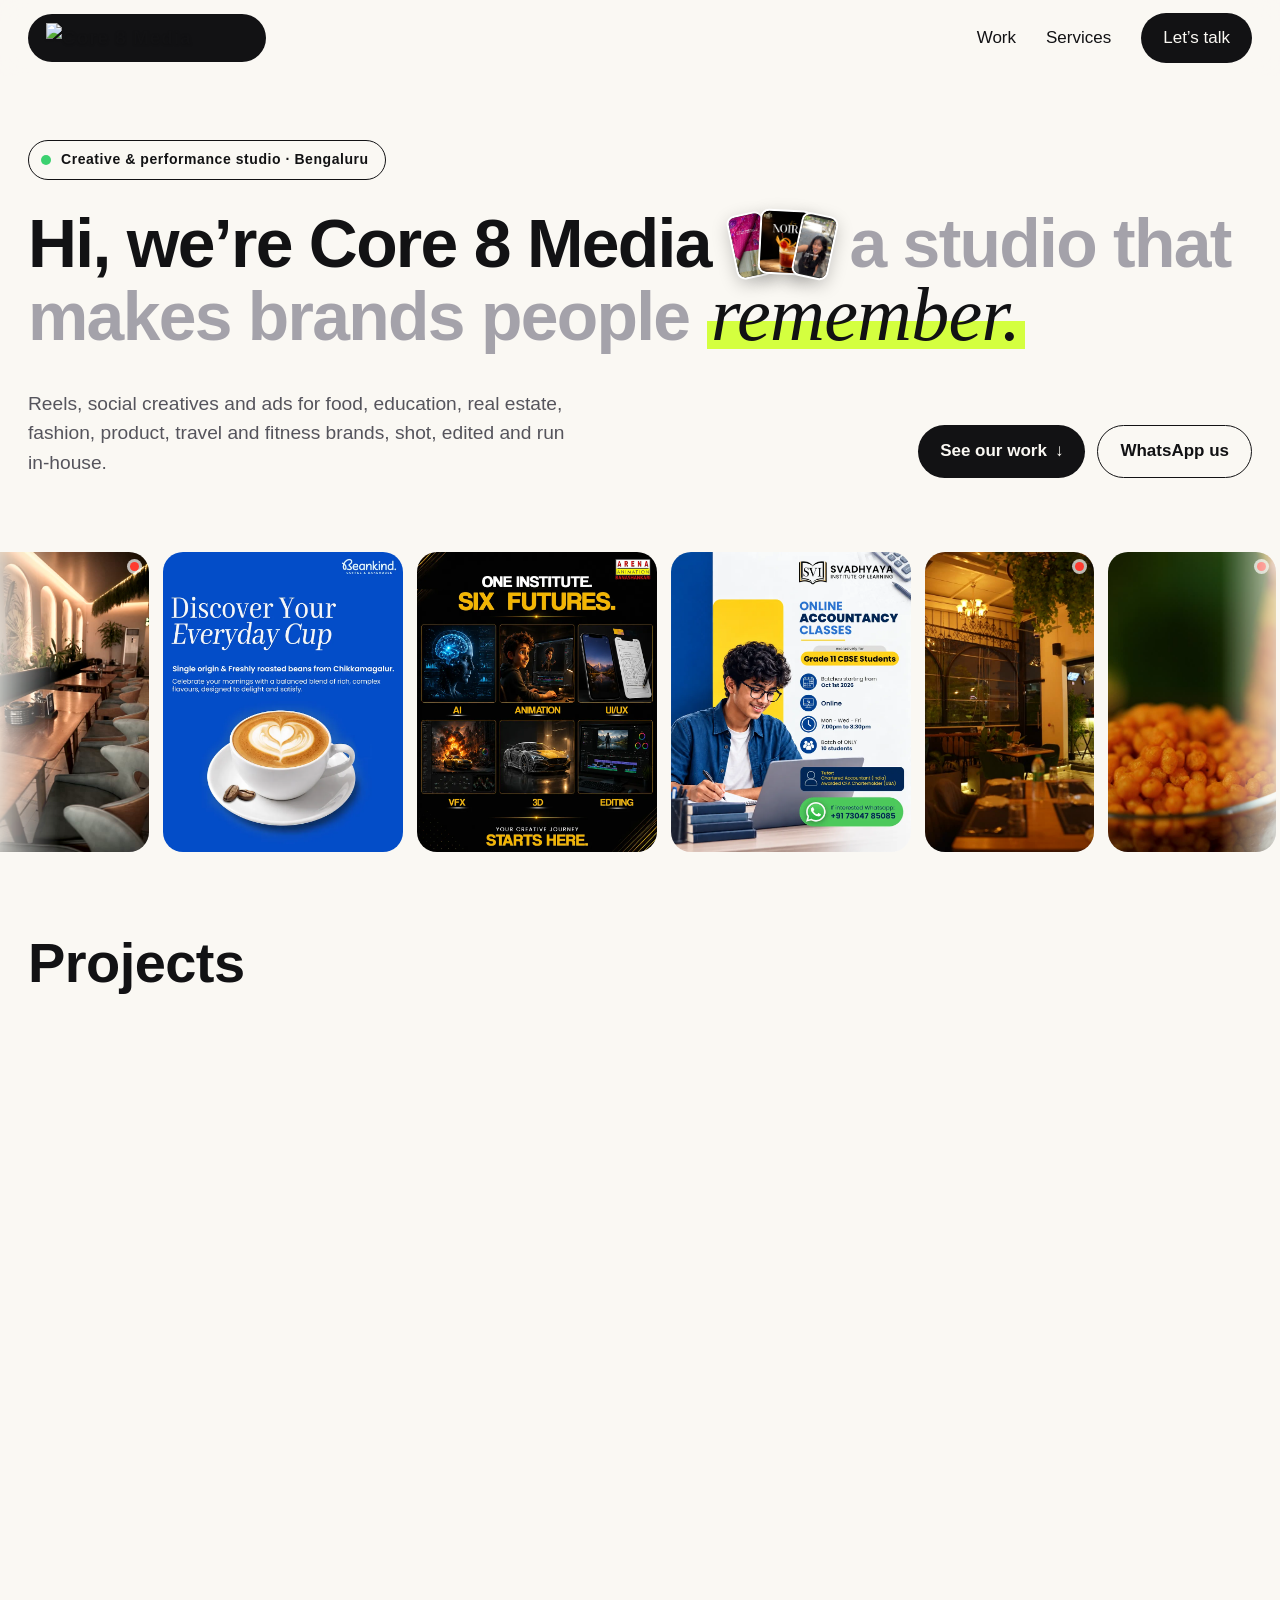
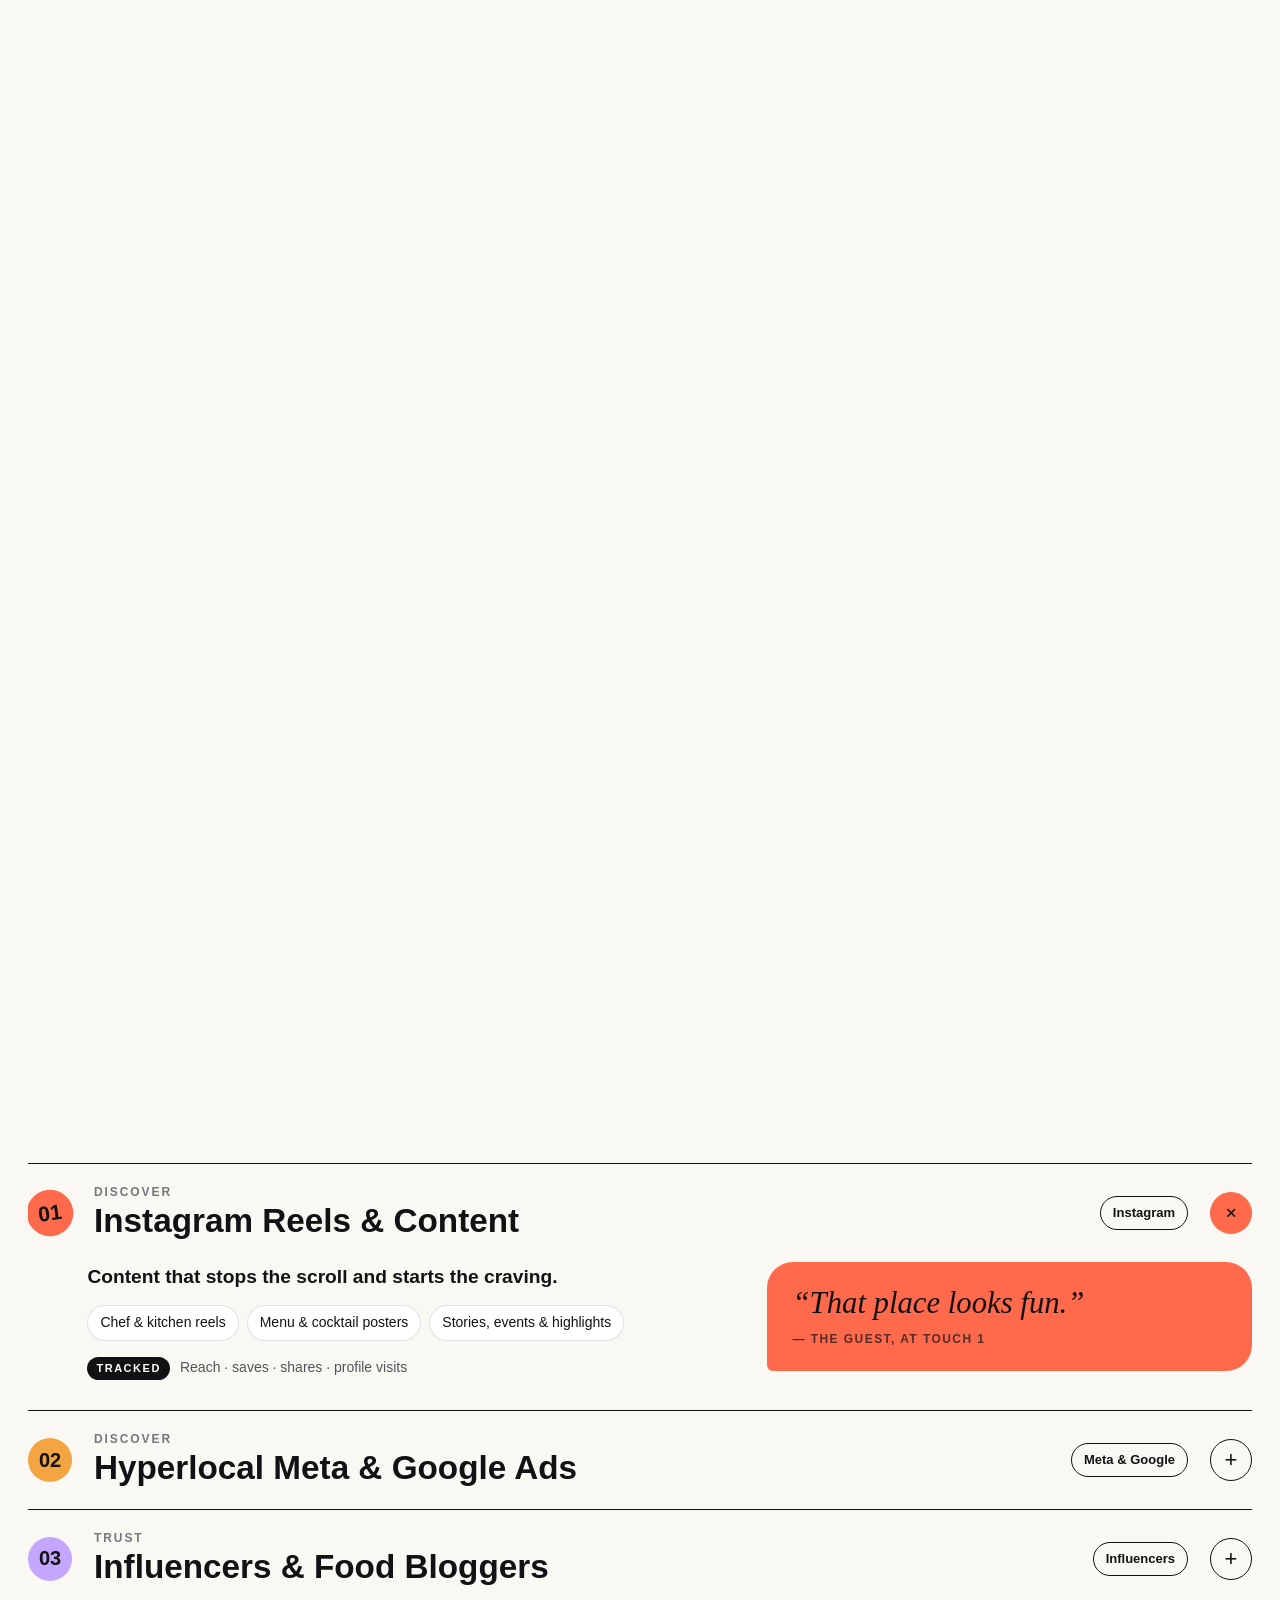
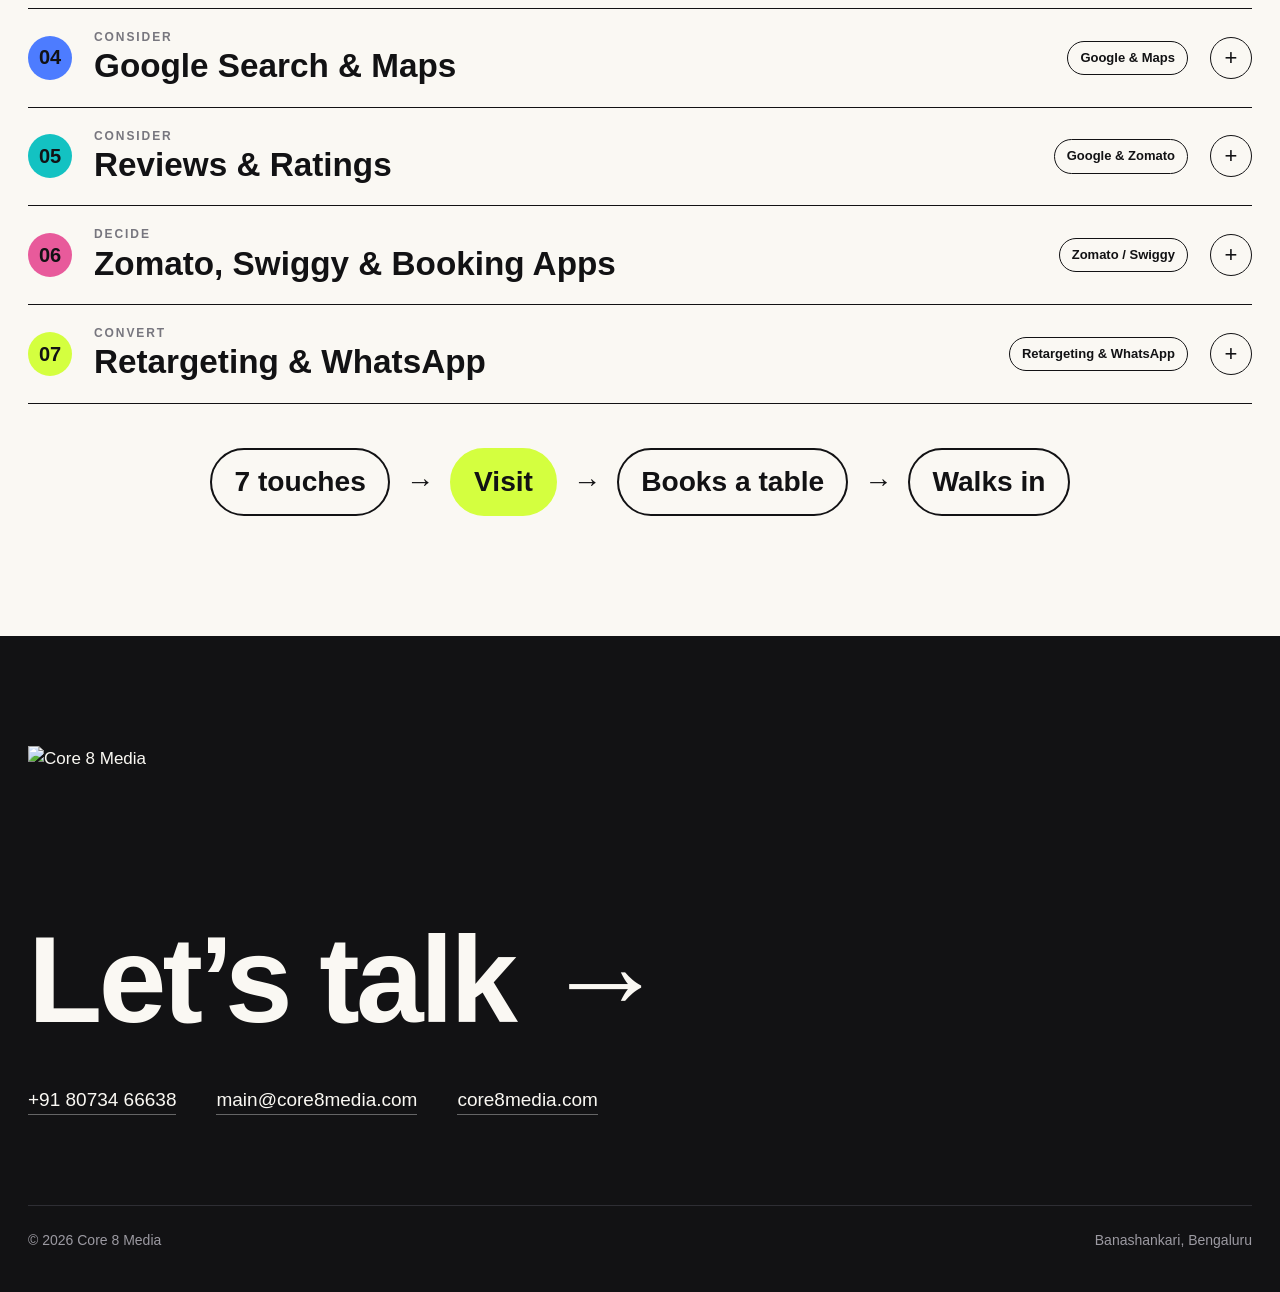
==== index.html @ 8a0ee6ab "Add files via upload" ====
<!doctype html>
<html lang="en">
<head>
<meta charset="utf-8">
<meta name="viewport" content="width=device-width, initial-scale=1">
<title>Core 8 Media — Portfolio</title>
<meta name="description" content="Core 8 Media, Bengaluru: reels, social creatives and ads for brands people remember.">
<link rel="preload" href="fonts/syne-latin-800-normal.woff2" as="font" type="font/woff2" crossorigin>
<link rel="icon" type="image/png" href="favicon.png">
<link rel="stylesheet" href="site.css">
</head>
<body>

<nav>
  <div class="wrap nav-in">
    <a class="logo" href="index.html"><img class="logo-h" src="core8-logo-horizontal.png" alt="Core 8 Media" width="640" height="95"></a>
    <div class="links">
      <a href="index.html#work">Work</a>
      <a href="index.html#services">Services</a>
      <a class="btn" href="#contact">Let’s talk</a>
    </div>
  </div>
</nav>

<header class="hero" id="top">
  <div class="wrap">
    <p class="hero-kicker rv"><span class="dot" aria-hidden="true"></span>Creative &amp; performance studio · Bengaluru</p>
    <h1 class="rv">
      <span class="hi">Hi, we’re Core&nbsp;8&nbsp;Media</span>
      <span class="fan" aria-hidden="true"><span class="fc fc1"><img src="lk-pink-kanjeevaram-cover.jpg" alt=""></span><span class="fc fc2"><img src="st-poster-kaapi-noir.webp" alt=""></span><span class="fc fc3"><video src="re-lc-complex-loop.mp4" poster="re-lc-complex-cover.jpg" muted loop playsinline autoplay></video></span></span>
      <span class="soft">a studio that makes brands people <em>remember.</em></span>
    </h1>
    <div class="hero-row rv">
      <p>Reels, social creatives and ads for food, education, real estate, fashion, product, travel and fitness brands, shot, edited and run in-house.</p>
      <div class="hero-cta">
        <a class="btn" href="#work">See our work <span aria-hidden="true">↓</span></a>
        <a class="btn ghost" href="https://wa.me/918073466638" target="_blank" rel="noopener">WhatsApp us</a>
      </div>
    </div>
  </div>
  <div class="ribbon rv" aria-label="A sample of our reels and creatives">
    <div class="ribbon-track" id="ribbon"></div>
  </div>
</header>

<section class="wrap" id="work">
  <div class="head rv"><h2>Projects</h2></div>
  <div class="grid" id="grid"></div>
</section>

<section class="services wrap" id="services">
  <div class="r7-head rv">
    <div>
      <p class="kick">The Rule of 7 · F&amp;B Edition</p>
      <h2>Seven digital appearances before they walk in</h2>
    </div>
    <p>A guest rarely books after seeing you once. A diner needs about seven brand encounters before your outlet becomes their plan for the evening, so we make sure all seven happen, in order.</p>
  </div>
  <div class="r7-rail rv" role="group" aria-label="Jump to a touch"><button class="dot7" data-i="0" style="--c:#FF6A4D" aria-label="Touch 1: Instagram Reels &amp; Content"><span>1</span></button><button class="dot7" data-i="1" style="--c:#F2A541" aria-label="Touch 2: Hyperlocal Meta &amp; Google Ads"><span>2</span></button><button class="dot7" data-i="2" style="--c:#C3A6FF" aria-label="Touch 3: Influencers &amp; Food Bloggers"><span>3</span></button><button class="dot7" data-i="3" style="--c:#4D7CFF" aria-label="Touch 4: Google Search &amp; Maps"><span>4</span></button><button class="dot7" data-i="4" style="--c:#13C2C2" aria-label="Touch 5: Reviews &amp; Ratings"><span>5</span></button><button class="dot7" data-i="5" style="--c:#E85A9B" aria-label="Touch 6: Zomato, Swiggy &amp; Booking Apps"><span>6</span></button><button class="dot7" data-i="6" style="--c:#D4FF3F" aria-label="Touch 7: Retargeting &amp; WhatsApp"><span>7</span></button><span class="r7-fill" aria-hidden="true"></span></div>
  <div class="r7-list rv">
      <div class="r7 open" style="--c:#FF6A4D">
        <button aria-expanded="true"><b class="n">01</b><span class="t"><small>Discover</small>Instagram Reels &amp; Content</span><em class="tag">Instagram</em><i aria-hidden="true">+</i></button>
        <div class="ans"><div class="r7-body">
          <div><p class="lead">Content that stops the scroll and starts the craving.</p><ul><li>Chef &amp; kitchen reels</li><li>Menu &amp; cocktail posters</li><li>Stories, events &amp; highlights</li></ul><p class="metric"><span>Tracked</span>Reach · saves · shares · profile visits</p></div>
          <blockquote>“That place looks fun.”<cite>— the guest, at touch 1</cite></blockquote>
        </div></div>
      </div>
      <div class="r7" style="--c:#F2A541">
        <button aria-expanded="false"><b class="n">02</b><span class="t"><small>Discover</small>Hyperlocal Meta &amp; Google Ads</span><em class="tag">Meta &amp; Google</em><i aria-hidden="true">+</i></button>
        <div class="ans"><div class="r7-body">
          <div><p class="lead">Your content in front of people who can actually walk in tonight.</p><ul><li>Geo-fenced 3–5 km campaigns</li><li>Weekend &amp; match-day pushes</li><li>Call &amp; WhatsApp booking ads</li><li>Weekly optimisation</li></ul><p class="metric"><span>Tracked</span>Reach · frequency · CTR · cost per booking</p></div>
          <blockquote>“I keep seeing this place.”<cite>— the guest, at touch 2</cite></blockquote>
        </div></div>
      </div>
      <div class="r7" style="--c:#C3A6FF">
        <button aria-expanded="false"><b class="n">03</b><span class="t"><small>Trust</small>Influencers &amp; Food Bloggers</span><em class="tag">Influencers</em><i aria-hidden="true">+</i></button>
        <div class="ans"><div class="r7-body">
          <div><p class="lead">Someone they follow vouches for you.</p><ul><li>Local food creators</li><li>Hosted tasting nights</li><li>Boosted collab reels</li><li>Reshared guest content</li></ul><p class="metric"><span>Tracked</span>Collab reach · new followers · code redemptions</p></div>
          <blockquote>“Even they loved it.”<cite>— the guest, at touch 3</cite></blockquote>
        </div></div>
      </div>
      <div class="r7" style="--c:#4D7CFF">
        <button aria-expanded="false"><b class="n">04</b><span class="t"><small>Consider</small>Google Search &amp; Maps</span><em class="tag">Google &amp; Maps</em><i aria-hidden="true">+</i></button>
        <div class="ans"><div class="r7-body">
          <div><p class="lead">Show up the moment they search “near me”.</p><ul><li>Google Business Profile setup</li><li>Fresh photos &amp; weekly posts</li><li>Local SEO</li><li>Landing page</li></ul><p class="metric"><span>Tracked</span>Map views · calls · direction requests</p></div>
          <blockquote>“It’s just ten minutes away.”<cite>— the guest, at touch 4</cite></blockquote>
        </div></div>
      </div>
      <div class="r7" style="--c:#13C2C2">
        <button aria-expanded="false"><b class="n">05</b><span class="t"><small>Consider</small>Reviews &amp; Ratings</span><em class="tag">Google &amp; Zomato</em><i aria-hidden="true">+</i></button>
        <div class="ans"><div class="r7-body">
          <div><p class="lead">A strong rating with recent, replied-to reviews closes the deal.</p><ul><li>QR review collection</li><li>Replies on Google &amp; Zomato</li><li>Recovery plan for old negatives</li><li>Top reviews turned into posts</li></ul><p class="metric"><span>Tracked</span>Average rating · review count · reply rate</p></div>
          <blockquote>“People seem to love it.”<cite>— the guest, at touch 5</cite></blockquote>
        </div></div>
      </div>
      <div class="r7" style="--c:#E85A9B">
        <button aria-expanded="false"><b class="n">06</b><span class="t"><small>Decide</small>Zomato, Swiggy &amp; Booking Apps</span><em class="tag">Zomato / Swiggy</em><i aria-hidden="true">+</i></button>
        <div class="ans"><div class="r7-body">
          <div><p class="lead">Your listing has to look as good as your outlet.</p><ul><li>Menu photography &amp; item copy</li><li>Cover &amp; banner creatives</li><li>Dining &amp; delivery offers</li><li>Table-booking setup</li></ul><p class="metric"><span>Tracked</span>Listing visits · orders · table bookings</p></div>
          <blockquote>“Let’s book for Saturday.”<cite>— the guest, at touch 6</cite></blockquote>
        </div></div>
      </div>
      <div class="r7" style="--c:#D4FF3F">
        <button aria-expanded="false"><b class="n">07</b><span class="t"><small>Convert</small>Retargeting &amp; WhatsApp</span><em class="tag">Retargeting &amp; WhatsApp</em><i aria-hidden="true">+</i></button>
        <div class="ans"><div class="r7-body">
          <div><p class="lead">Anyone who watched, clicked or saved gets a reason to visit this week.</p><ul><li>Event &amp; weekend reminders</li><li>WhatsApp broadcasts &amp; loyalty offers</li><li>Birthday, anniversary &amp; group bookings</li><li>Post-visit review ask (feeds step 05)</li></ul><p class="metric"><span>Tracked</span>Return visits · broadcast replies · repeat bookings</p></div>
          <blockquote>“Okay, we’re going tonight.”<cite>— the guest, at touch 7</cite></blockquote>
        </div></div>
      </div>
  </div>
  <div class="r7-flow rv" aria-label="Seven touches lead to a visit">
    <span>7 touches</span><i>→</i><span class="hot">Visit</span><i>→</i><span>Books a table</span><i>→</i><span>Walks in</span>
  </div>
</section>

<footer id="contact">
  <div class="wrap">
    <img class="foot-logo rv" src="core8-logo.png" alt="Core 8 Media" width="420" height="275">
    <h2 class="rv"><a href="https://wa.me/918073466638" target="_blank" rel="noopener">Let’s <em>talk →</em></a></h2>
    <div class="contact rv">
      <a href="tel:+918073466638">+91 80734 66638</a>
      <a href="mailto:main@core8media.com">main@core8media.com</a>
      <a href="https://core8media.com" target="_blank" rel="noopener">core8media.com</a>
    </div>
    <div class="foot"><span>© 2026 Core 8 Media</span><span>Banashankari, Bengaluru</span></div>
  </div>
</footer>

<div class="viewer" id="viewer" role="dialog" aria-modal="true" aria-label="Project media">
  <div class="stage" id="stage"></div>
  <button class="vb v-close" id="vClose" aria-label="Close">✕</button>
  <button class="vb v-prev" id="vPrev" aria-label="Previous">←</button>
  <button class="vb v-next" id="vNext" aria-label="Next">→</button>
  <div class="v-count" id="vCount"></div>
</div>

<script src="site.js"></script>
</body>
</html>
---- site.css ----
/* self-hosted fonts (no Google dependency) */
@font-face{font-family:'Fraunces';font-weight:800;font-style:italic;font-display:swap;src:url(fonts/fraunces-latin-800-italic.woff2) format('woff2')}
@font-face{font-family:'Space Grotesk';font-weight:700;font-display:swap;src:url(fonts/space-grotesk-latin-700-normal.woff2) format('woff2')}
@font-face{font-family:'Bebas Neue';font-weight:400;font-display:swap;src:url(fonts/bebas-neue-latin-400-normal.woff2) format('woff2')}
@font-face{font-family:'Cormorant Garamond';font-weight:600;font-style:italic;font-display:swap;src:url(fonts/cormorant-garamond-latin-600-italic.woff2) format('woff2')}
@font-face{font-family:'Playfair Display';font-weight:700;font-style:italic;font-display:swap;src:url(fonts/playfair-display-latin-700-italic.woff2) format('woff2')}
@font-face{font-family:'Fredoka';font-weight:700;font-display:swap;src:url(fonts/fredoka-latin-700-normal.woff2) format('woff2')}
@font-face{font-family:'Anton';font-weight:400;font-display:swap;src:url(fonts/anton-latin-400-normal.woff2) format('woff2')}

@font-face{font-family:'Syne';font-weight:600;font-display:swap;src:url(fonts/syne-latin-600-normal.woff2) format('woff2')}
@font-face{font-family:'Syne';font-weight:700;font-display:swap;src:url(fonts/syne-latin-700-normal.woff2) format('woff2')}
@font-face{font-family:'Syne';font-weight:800;font-display:swap;src:url(fonts/syne-latin-800-normal.woff2) format('woff2')}
@font-face{font-family:'DM Sans';font-weight:400;font-display:swap;src:url(fonts/dm-sans-latin-400-normal.woff2) format('woff2')}
@font-face{font-family:'DM Sans';font-weight:500;font-display:swap;src:url(fonts/dm-sans-latin-500-normal.woff2) format('woff2')}
@font-face{font-family:'DM Sans';font-weight:600;font-display:swap;src:url(fonts/dm-sans-latin-600-normal.woff2) format('woff2')}
@font-face{font-family:'DM Sans';font-weight:700;font-display:swap;src:url(fonts/dm-sans-latin-700-normal.woff2) format('woff2')}
@font-face{font-family:'Instrument Serif';font-weight:400;font-style:normal;font-display:swap;src:url(fonts/instrument-serif-latin-400-normal.woff2) format('woff2')}
@font-face{font-family:'Instrument Serif';font-weight:400;font-style:italic;font-display:swap;src:url(fonts/instrument-serif-latin-400-italic.woff2) format('woff2')}
:root{--ink:#121214;--paper:#FAF8F3;--soft:#55545C;--muted:#77767E;--lime:#D4FF3F;
  --display:'Syne',Arial,sans-serif;--body:'DM Sans',Arial,sans-serif;--serif:'Instrument Serif',Georgia,serif}
*{box-sizing:border-box;margin:0;padding:0}
html{scroll-behavior:smooth}
body{background:var(--paper);color:var(--ink);font-family:var(--body);font-size:17px;line-height:1.55;-webkit-font-smoothing:antialiased;overflow-x:hidden}
a{color:inherit}
button{font:inherit;color:inherit}
.wrap{max-width:1280px;margin:0 auto;padding-left:28px;padding-right:28px}

/* nav */
nav{position:sticky;top:0;z-index:40;background:rgba(250,248,243,.88);backdrop-filter:blur(12px);-webkit-backdrop-filter:blur(12px)}
.nav-in{display:flex;align-items:center;justify-content:space-between;height:76px}
.logo{font-family:var(--display);font-weight:800;font-size:19px;letter-spacing:.05em;text-decoration:none;display:flex;align-items:center;gap:10px;white-space:nowrap;flex:none}
.logo img{height:28px;width:auto;display:block;filter:drop-shadow(0 1px 1px rgba(0,0,0,.15))}
.foot-logo{display:block;width:210px;height:auto;margin-bottom:40px}
.links{display:flex;gap:30px;align-items:center}
.links a{text-decoration:none;font-weight:500}
.links a:not(.btn):hover{text-decoration:underline;text-underline-offset:5px}
.btn{white-space:nowrap;display:inline-flex;align-items:center;gap:8px;font-weight:700;text-decoration:none;padding:12px 22px;border-radius:999px;background:var(--ink);color:var(--paper);transition:transform .2s}
.btn:hover{transform:translateY(-2px)}

/* hero */
.hero{padding-top:64px;padding-bottom:40px;overflow:hidden}
.hero-kicker{display:inline-flex;align-items:center;gap:10px;font-size:14px;font-weight:600;letter-spacing:.04em;padding:8px 16px 8px 12px;border:1.5px solid var(--ink);border-radius:999px;margin-bottom:28px}
.hero-kicker .dot{width:10px;height:10px;border-radius:50%;background:#3BD16F;box-shadow:0 0 0 0 rgba(59,209,111,.6);animation:pulse 2s infinite}
@keyframes pulse{70%{box-shadow:0 0 0 10px rgba(59,209,111,0)}100%{box-shadow:0 0 0 0 rgba(59,209,111,0)}}
.hero h1{font-family:var(--display);font-weight:800;font-size:clamp(28px,5.3vw,70px);line-height:1.06;letter-spacing:-.025em;max-width:100%;overflow-wrap:break-word}
.hero .soft{color:#A4A2AA}
.hero em{font-family:var(--serif);font-style:italic;font-weight:400;font-size:1.12em;line-height:.9;letter-spacing:-.01em;color:var(--ink);background:linear-gradient(transparent 58%,var(--lime) 58%,var(--lime) 92%,transparent 92%);padding:0 .06em}
/* fan of three reel cards inside the headline */
.fan{display:inline-block;position:relative;width:1.5em;height:.96em;vertical-align:-.14em;margin:0 0 0 .04em}
.fc{position:absolute;bottom:0;height:100%;border-radius:.13em;overflow:hidden;background:#222;border:.035em solid #fff;box-shadow:0 .08em .25em rgba(0,0,0,.22);transition:transform .45s cubic-bezier(.2,.8,.2,1)}
.fc img,.fc video{width:100%;height:100%;display:block}
.fc1{aspect-ratio:9/16;left:0;transform:rotate(-12deg) translateY(.03em)}
.fc2{aspect-ratio:4/5;left:.42em;transform:rotate(3deg) translateY(-.02em);z-index:1}
.fc3{aspect-ratio:9/16;left:.98em;transform:rotate(12deg) translateY(.04em);z-index:2}
.hero h1:hover .fc1{transform:rotate(-20deg) translate(-.12em,-.04em)}
.hero h1:hover .fc3{transform:rotate(20deg) translate(.14em,-.04em)}
.hero h1:hover .fc2{transform:rotate(0) translateY(-.1em)}
.hero-row{display:flex;justify-content:space-between;align-items:end;gap:28px 40px;flex-wrap:wrap;margin-top:36px}
.hero-row p{font-size:clamp(17px,1.5vw,20px);color:var(--soft);max-width:540px}
.hero-cta{display:flex;gap:12px;flex-wrap:wrap}
.btn.ghost{background:transparent;color:var(--ink);border:1.5px solid var(--ink)}
.btn.ghost:hover{background:var(--lime);border-color:var(--lime)}
/* scrolling ribbon of real work */
.ribbon{margin-top:46px;overflow:hidden;padding:28px 0;transform:rotate(-2deg);margin-left:-20px;margin-right:-20px;-webkit-mask-image:linear-gradient(90deg,transparent,#000 6%,#000 94%,transparent);mask-image:linear-gradient(90deg,transparent,#000 6%,#000 94%,transparent)}
.ribbon-track{display:flex;gap:14px;width:max-content;animation:ribbon 70s linear infinite}
.ribbon:hover .ribbon-track{animation-play-state:paused}
@keyframes ribbon{to{transform:translateX(-50%)}}
.rb{height:300px;flex:none;border-radius:20px;overflow:hidden;position:relative;display:block;text-decoration:none;background:#ddd;transition:transform .3s}
.rb img,.rb video{width:100%;height:100%;display:block}
.rb:hover{transform:translateY(-8px) rotate(-1deg)}
.rb span{position:absolute;left:10px;bottom:10px;right:10px;font-size:12px;font-weight:700;letter-spacing:.06em;color:#fff;background:rgba(18,18,20,.7);padding:5px 10px;border-radius:999px;width:fit-content;opacity:0;transform:translateY(6px);transition:.25s}
.rb:hover span,.rb:focus-visible span{opacity:1;transform:none}
@media (prefers-reduced-motion:reduce){.ribbon-track{animation:none}.hero-kicker .dot{animation:none}}

/* section heads */
.head{display:flex;justify-content:space-between;align-items:end;gap:20px;flex-wrap:wrap;margin-bottom:40px}
.head h2{font-family:var(--display);font-weight:700;font-size:clamp(34px,4.4vw,56px);letter-spacing:-.01em}

/* home: category cards */
.grid{display:grid;grid-template-columns:1fr 1fr;gap:44px 36px;align-items:start}
.grid .card:nth-child(even){margin-top:110px}
.card{display:block;text-decoration:none}
.frame{border-radius:32px;padding:12px;display:flex;flex-direction:column;gap:10px;position:relative;transition:transform .35s ease,box-shadow .35s}
.card:hover .frame{transform:translateY(-6px);box-shadow:0 22px 50px -24px rgba(0,0,0,.45)}
.card .go{position:absolute;right:20px;top:20px;width:48px;height:48px;border-radius:50%;background:var(--ink);color:#fff;display:grid;place-items:center;font-size:20px;opacity:0;transform:scale(.7) rotate(-45deg);transition:opacity .3s,transform .3s}
.card:hover .go,.card:focus-visible .go{opacity:1;transform:scale(1) rotate(-45deg)}
.card:focus-visible .frame{outline:3px solid var(--ink);outline-offset:4px}
.type{min-height:330px;justify-content:flex-end;padding:30px}
.type b{font-family:var(--display);font-weight:800;font-size:clamp(34px,3.6vw,52px);line-height:1.02;color:var(--ink);display:block}
.row{display:flex;gap:10px}
.tile{flex-basis:0;min-width:0;border-radius:16px;overflow:hidden;position:relative;background:rgba(0,0,0,.12);border:0;padding:0;display:block}
button.tile{cursor:pointer}
.tile img,.tile video{width:100%;height:100%;display:block}
.tile:focus-visible{outline:3px solid #fff;outline-offset:2px}
.tile .play{position:absolute;left:8px;bottom:8px;width:28px;height:28px;border-radius:50%;background:rgba(255,253,248,.92);display:grid;place-items:center}
.tile .play svg{width:11px;height:11px;margin-left:2px}
.meta{display:flex;justify-content:space-between;align-items:baseline;gap:16px;margin-top:18px}
.meta h3{font-family:var(--serif);font-style:italic;font-weight:400;font-size:clamp(30px,3vw,42px);line-height:1.1}
.meta span{font-size:12px;letter-spacing:.18em;color:var(--muted);font-weight:600;white-space:nowrap}
.desc{color:var(--soft);font-size:16px;margin-top:4px}
.sub{font-size:12px;letter-spacing:.16em;color:var(--muted);margin-top:8px;font-weight:600}

/* category page */
.cat-top{padding-top:70px;padding-bottom:60px}
.back{display:inline-flex;align-items:center;gap:8px;text-decoration:none;font-weight:600;font-size:15px;margin-bottom:46px}
.back:hover{text-decoration:underline;text-underline-offset:5px}
.kicker{font-size:13px;letter-spacing:.18em;color:var(--muted);font-weight:600}
.cat-top h1{font-family:var(--serif);font-style:italic;font-weight:400;font-size:clamp(56px,9vw,128px);line-height:1;margin:14px 0 18px}
.cat-top p{font-size:clamp(17px,1.6vw,20px);color:var(--soft);max-width:640px}
.jump{display:flex;flex-wrap:wrap;gap:8px;margin-top:30px}
.jump a{border:1.5px solid var(--ink);padding:8px 18px;border-radius:999px;font-weight:600;font-size:15px;text-decoration:none;transition:background .2s,color .2s}
.jump a:hover{background:var(--ink);color:var(--paper)}
.client{padding-bottom:110px;scroll-margin-top:90px}
.client .frame{border-radius:36px;padding:14px;gap:12px}
.client .row{gap:12px}
.client .tile{border-radius:18px}
.client .tile .play{width:34px;height:34px;left:10px;bottom:10px}
.client .tile .play svg{width:13px;height:13px}
.client .meta{margin-top:0;margin-bottom:22px}
.client .meta h3{font-size:clamp(36px,4.4vw,60px)}
.client .desc{font-size:18px;margin:-12px 0 26px;max-width:720px}
.soon{min-height:260px;justify-content:center;align-items:center;text-align:center;padding:40px}
.soon p{font-family:var(--display);font-weight:700;font-size:clamp(22px,2.4vw,30px);color:var(--ink)}
.next{display:flex;justify-content:space-between;align-items:center;gap:24px;flex-wrap:wrap;border-top:1.5px solid var(--ink);padding:44px 0 120px;text-decoration:none}
.next small{display:block;font-size:13px;letter-spacing:.18em;color:var(--muted);font-weight:600}
.next b{font-family:var(--serif);font-style:italic;font-weight:400;font-size:clamp(40px,6vw,80px);line-height:1.05}
.next i{font-style:normal;width:64px;height:64px;border-radius:50%;background:var(--ink);color:var(--paper);display:grid;place-items:center;font-size:26px;transition:transform .3s,background .3s,color .3s}
.next:hover i{transform:translateX(8px);background:var(--lime);color:var(--ink)}

/* services */
.services{padding-top:150px;padding-bottom:120px}
.svc{border-top:1.5px solid var(--ink);overflow:hidden}
.svc:last-child{border-bottom:1.5px solid var(--ink)}
.svc button{width:100%;display:flex;justify-content:space-between;align-items:center;gap:20px;background:none;border:0;padding:26px 0;cursor:pointer;text-align:left}
.svc button span{font-family:var(--display);font-weight:700;font-size:clamp(24px,3.4vw,44px);min-width:0;flex:1;line-height:1.15}
.svc button i{font-style:normal;width:44px;height:44px;border-radius:50%;border:1.5px solid var(--ink);display:grid;place-items:center;font-size:22px;flex:none;transition:transform .3s,background .3s}
.svc.open button i{transform:rotate(45deg);background:var(--lime);border-color:var(--lime)}
.svc .ans{display:grid;grid-template-rows:0fr;transition:grid-template-rows .35s ease}
.svc.open .ans{grid-template-rows:1fr}
.svc .ans p{overflow:hidden;color:var(--soft);font-size:18px;max-width:640px}
.svc.open .ans p{padding-bottom:26px}

/* footer */
footer{background:var(--ink);color:var(--paper);padding:110px 0 40px}
footer h2{font-family:var(--display);font-weight:800;font-size:clamp(48px,9.5vw,150px);line-height:.95;letter-spacing:-.03em}
footer h2 a{text-decoration:none}
footer h2 a:hover em{color:var(--lime)}
footer h2 em{font-style:normal;transition:color .2s}
.contact{display:flex;flex-wrap:wrap;gap:14px 40px;margin-top:46px;font-size:19px}
.contact a{text-decoration:none;border-bottom:1.5px solid rgba(255,255,255,.35)}
.contact a:hover{border-color:var(--lime);color:var(--lime)}
.foot{display:flex;justify-content:space-between;flex-wrap:wrap;gap:12px;margin-top:90px;padding-top:24px;border-top:1px solid #2E2E34;color:#9C9AA2;font-size:14px}

/* viewer */
.viewer{position:fixed;inset:0;z-index:100;background:rgba(10,10,12,.95);display:none;align-items:center;justify-content:center;padding:60px 76px}
.viewer.open{display:flex}
.stage{display:flex;align-items:center;justify-content:center;max-width:100%;max-height:100%}
.stage img,.stage video{max-width:min(90vw,620px);max-height:82vh;width:auto;height:auto;border-radius:16px;display:block;background:#000}
.vb{position:absolute;background:rgba(255,253,248,.1);color:#fff;border:1.5px solid rgba(255,255,255,.3);width:50px;height:50px;border-radius:50%;font-size:20px;cursor:pointer;display:grid;place-items:center}
.vb:hover{background:var(--lime);color:var(--ink);border-color:var(--lime)}
.v-prev{left:16px;top:50%;transform:translateY(-50%)}.v-next{right:16px;top:50%;transform:translateY(-50%)}
.v-close{right:16px;top:16px}
.v-count{position:absolute;left:50%;bottom:20px;transform:translateX(-50%);color:#C9C7D1;font-size:13px;letter-spacing:.08em;white-space:nowrap}
body.lock{overflow:hidden}

/* reveal */
.rv{opacity:0;transform:translateY(26px);transition:opacity .7s ease,transform .7s ease}
.rv.in{opacity:1;transform:none}
@media (prefers-reduced-motion:reduce){.rv{opacity:1;transform:none}html{scroll-behavior:auto}}

@media (max-width:900px){
  .grid{grid-template-columns:1fr;gap:56px}
  .grid .card:nth-child(even){margin-top:0}
}
@media (max-width:640px){
  .wrap{padding-left:18px;padding-right:18px}
  .links a:not(.btn){display:none}
  .nav-in{height:64px}
  .logo{font-size:15px;gap:8px;letter-spacing:.03em}
  .logo img{height:22px}
}
@media (max-width:400px){
  .logo{font-size:13px;letter-spacing:.01em;gap:6px}
  .logo img{height:19px}
  .links .btn{padding:9px 14px;font-size:13px}
  .links .btn{padding:10px 16px;font-size:14px}
  .hero{padding-top:44px;padding-bottom:20px}
  .hero-kicker{font-size:12px;margin-bottom:24px}
  .hero-row{margin-top:30px}
  .hero-cta .btn{flex:1;justify-content:center}
  .ribbon{margin-top:50px;padding:18px 0}
  .rb{height:190px;border-radius:14px}
  .frame,.client .frame{border-radius:24px;padding:8px;gap:6px}
  .row,.client .row{gap:6px}
  .tile,.client .tile{border-radius:10px}
  .tile .play,.client .tile .play{width:22px;height:22px;left:5px;bottom:5px}
  .tile .play svg,.client .tile .play svg{width:9px;height:9px}
  .type{min-height:240px;padding:22px}
  .meta{flex-direction:column;gap:2px}
  .cat-top{padding-top:40px}
  .back{margin-bottom:30px}
  .client{padding-bottom:80px}
  .services{padding-top:100px;padding-bottom:80px}
  .viewer{padding:60px 10px 80px}
  .v-prev,.v-next{top:auto;bottom:14px;transform:none}
  .v-count{bottom:30px}
}

/* ===== brand-board cards (home) ===== */
.board{display:grid;grid-template-columns:repeat(3,1fr);gap:10px;padding:12px;border-radius:34px}
.board.two{grid-template-columns:repeat(2,1fr)}
.bc{display:flex;flex-direction:column;gap:10px;min-width:0}
.bt{border-radius:22px;overflow:hidden;position:relative;border:1.5px solid rgba(255,255,255,.38);min-width:0}
.bt.med{background:rgba(0,0,0,.18);flex:none}
.bt.med img,.bt.med video{width:100%;height:100%;display:block}
.bt .play{position:absolute;left:10px;bottom:10px;width:30px;height:30px;border-radius:50%;background:rgba(255,253,248,.92);display:grid;place-items:center}
.bt .play svg{width:12px;height:12px;margin-left:2px}
/* palette: overlapping rounded swatches */
.bt.pal{flex:1 1 auto;min-height:150px;display:flex;flex-direction:column;border:0;background:transparent;border-radius:22px}
.bt.pal span{flex:1;display:flex;align-items:flex-start;padding:10px 14px 0;margin-top:-14px;border-radius:18px 18px 0 0;font-family:'Space Grotesk',var(--body);font-weight:700;font-size:13px;letter-spacing:.04em;min-height:34px;position:relative}
.bt.pal span:first-child{margin-top:0;border-radius:18px 18px 0 0}
.bt.pal span:last-child{border-radius:18px;padding-bottom:10px}
/* category name tile */
.bt.nm{container-type:inline-size;flex:1 1 auto;min-height:110px;display:flex;flex-direction:column;justify-content:space-between;padding:16px}
.bt.nm b{font-size:clamp(15px,16cqi,36px);line-height:1;letter-spacing:-.005em;overflow-wrap:normal;word-break:keep-all}
.bt.nm small{font-size:12px;letter-spacing:.08em;text-transform:uppercase;opacity:.8;font-weight:600}
/* type specimen tile */
.bt.ty{container-type:inline-size;flex:1 1 auto;min-height:120px;display:flex;flex-direction:column;justify-content:space-between;padding:16px}
.bt.ty b{font-size:clamp(40px,46cqi,104px);line-height:.9}
.bt.ty small{font-size:12px;letter-spacing:.1em;text-transform:uppercase;font-weight:700;align-self:flex-end;text-align:right;max-width:9em;line-height:1.25}
.card:hover .board .bt.med img,.card:hover .board .bt.med video{transform:scale(1.04);transition:transform .6s}
.board .bt.med img,.board .bt.med video{transition:transform .6s}
/* category page: palette + typeface strip */
.swatches{display:flex;flex-wrap:wrap;gap:8px;margin-top:26px}
.swatches span{display:inline-flex;align-items:center;gap:8px;font-size:13px;font-weight:600;letter-spacing:.05em;padding:6px 12px 6px 6px;border:1.5px solid rgba(18,18,20,.15);border-radius:999px;background:#fff}
.swatches i{width:22px;height:22px;border-radius:50%;display:block;border:1px solid rgba(0,0,0,.1)}
.swatches .tf{padding-left:12px}
.swatches .tf b{font-size:22px;line-height:1}
.cat-top h1{overflow-wrap:break-word}
@media (max-width:640px){
  .board{padding:8px;gap:6px;border-radius:24px}
  .bc{gap:6px}
  .bt{border-radius:14px}
  .bt.pal{min-height:120px;border-radius:14px}
  .bt.pal span{font-size:10px;padding:7px 9px 0;margin-top:-10px;border-radius:12px 12px 0 0;min-height:26px}
  .bt.pal span:first-child{border-radius:12px 12px 0 0}.bt.pal span:last-child{border-radius:12px}
  .bt.nm{padding:12px;min-height:90px}.bt.nm small{font-size:10px}
  .bt .play{width:24px;height:24px;left:7px;bottom:7px}.bt .play svg{width:9px;height:9px}
  .swatches span{font-size:11px}
}
/* horizontal logo in nav */
.logo:has(.logo-h){background:#121214;padding:9px 18px;border-radius:999px;transition:transform .2s}
.logo:has(.logo-h):hover{transform:translateY(-2px)}
.logo .logo-h{height:30px;width:auto;display:block}
@media (max-width:640px){.logo .logo-h{height:22px}.logo:has(.logo-h){padding:8px 14px}}
@media (max-width:400px){.logo .logo-h{height:19px}.logo:has(.logo-h){padding:7px 12px}}
/* ===== Rule of 7 (services) ===== */
.r7-head{display:grid;grid-template-columns:1.2fr 1fr;gap:24px 60px;align-items:end;margin-bottom:40px}
.r7-head .kick{display:inline-block;font-size:13px;font-weight:700;letter-spacing:.14em;text-transform:uppercase;background:var(--ink);color:var(--lime);padding:7px 14px;border-radius:999px;margin-bottom:18px}
.r7-head h2{font-family:var(--display);font-weight:800;font-size:clamp(32px,4.6vw,64px);line-height:1.02;letter-spacing:-.02em}
.r7-head > p{color:var(--soft);font-size:clamp(16px,1.4vw,19px)}
.r7-rail{position:relative;display:flex;justify-content:space-between;align-items:center;margin:0 0 26px;padding:0 4px}
.r7-rail::before{content:"";position:absolute;left:24px;right:24px;top:50%;height:3px;background:rgba(18,18,20,.12);border-radius:3px}
.r7-fill{position:absolute;left:24px;top:50%;height:3px;width:0;background:var(--ink);border-radius:3px;transition:width .45s cubic-bezier(.2,.8,.2,1)}
.dot7{position:relative;z-index:1;width:46px;height:46px;border-radius:50%;border:2px solid var(--ink);background:var(--paper);cursor:pointer;display:grid;place-items:center;font-family:var(--display);font-weight:800;font-size:17px;transition:transform .25s,background .25s}
.dot7:hover{transform:scale(1.1)}
.dot7.on{background:var(--c)}
.dot7.cur{transform:scale(1.18);box-shadow:0 0 0 5px rgba(18,18,20,.08)}
.r7{border-top:1.5px solid var(--ink);overflow:hidden}
.r7:last-child{border-bottom:1.5px solid var(--ink)}
.r7 > button{width:100%;display:grid;grid-template-columns:auto 1fr auto auto;gap:22px;align-items:center;background:none;border:0;padding:22px 0;cursor:pointer;text-align:left}
.r7 .n{font-family:var(--display);font-weight:800;font-size:clamp(26px,3vw,40px);width:2.2em;height:2.2em;border-radius:50%;display:grid;place-items:center;background:var(--c);color:var(--ink);font-size:clamp(16px,1.6vw,20px);transition:transform .3s}
.r7 .t{font-family:var(--display);font-weight:700;font-size:clamp(20px,2.6vw,36px);line-height:1.1;min-width:0}
.r7 .t small{display:block;font-family:var(--body);font-weight:700;font-size:12px;letter-spacing:.16em;text-transform:uppercase;color:var(--muted);margin-bottom:4px}
.r7 .tag{font-style:normal;font-size:13px;font-weight:600;border:1.5px solid var(--ink);padding:6px 12px;border-radius:999px;white-space:nowrap}
.r7 > button > i{font-style:normal;width:42px;height:42px;border-radius:50%;border:1.5px solid var(--ink);display:grid;place-items:center;font-size:22px;transition:transform .3s,background .3s}
.r7.open > button > i{transform:rotate(45deg);background:var(--c);border-color:var(--c)}
.r7:hover .n,.r7.open .n{transform:rotate(-8deg) scale(1.06)}
.r7 .ans{display:grid;grid-template-rows:0fr;transition:grid-template-rows .4s ease}
.r7.open .ans{grid-template-rows:1fr}
.r7-body{overflow:hidden;display:grid;grid-template-columns:1.3fr 1fr;gap:28px 48px;align-items:start;padding-left:calc(2.2em + 22px)}
.r7.open .r7-body{padding-bottom:30px}
.r7-body .lead{font-size:clamp(17px,1.5vw,20px);font-weight:600;margin-bottom:14px}
.r7-body ul{list-style:none;display:flex;flex-wrap:wrap;gap:8px;margin-bottom:16px}
.r7-body li{font-size:14px;font-weight:500;background:#fff;border:1.5px solid rgba(18,18,20,.12);padding:6px 12px;border-radius:999px}
.r7-body .metric{font-size:14px;color:var(--soft)}
.r7-body .metric span{display:inline-block;font-weight:700;font-size:11px;letter-spacing:.14em;text-transform:uppercase;background:var(--ink);color:#fff;padding:3px 9px;border-radius:999px;margin-right:10px}
.r7-body blockquote{position:relative;background:var(--c);border-radius:26px 26px 26px 6px;padding:24px 26px;font-family:var(--serif);font-style:italic;font-size:clamp(24px,2.4vw,34px);line-height:1.15;color:var(--ink)}
.r7-body cite{display:block;margin-top:12px;font-family:var(--body);font-style:normal;font-size:12px;font-weight:700;letter-spacing:.12em;text-transform:uppercase;opacity:.7}
.r7-flow{display:flex;flex-wrap:wrap;align-items:center;justify-content:center;gap:12px 16px;margin-top:44px;font-family:var(--display);font-weight:700;font-size:clamp(18px,2.2vw,30px)}
.r7-flow span{border:2px solid var(--ink);padding:10px 22px;border-radius:999px}
.r7-flow .hot{background:var(--lime);border-color:var(--lime)}
.r7-flow i{font-style:normal}
@media (max-width:900px){
  .r7-head{grid-template-columns:1fr}
  .r7-body{grid-template-columns:1fr;padding-left:0}
}
@media (max-width:640px){
  .r7-rail{padding:0}
  .dot7{width:34px;height:34px;font-size:14px}
  .r7-rail::before,.r7-fill{left:17px}
  .r7-rail::before{right:17px}
  .r7 > button{grid-template-columns:auto 1fr auto;gap:14px;padding:18px 0}
  .r7 .tag{display:none}
  .r7 > button > i{width:34px;height:34px;font-size:18px}
  .r7-flow span{padding:8px 14px}
}
.rb.live::after{content:"";position:absolute;right:10px;top:10px;width:9px;height:9px;border-radius:50%;background:#FF3B30;box-shadow:0 0 0 3px rgba(255,255,255,.7)}
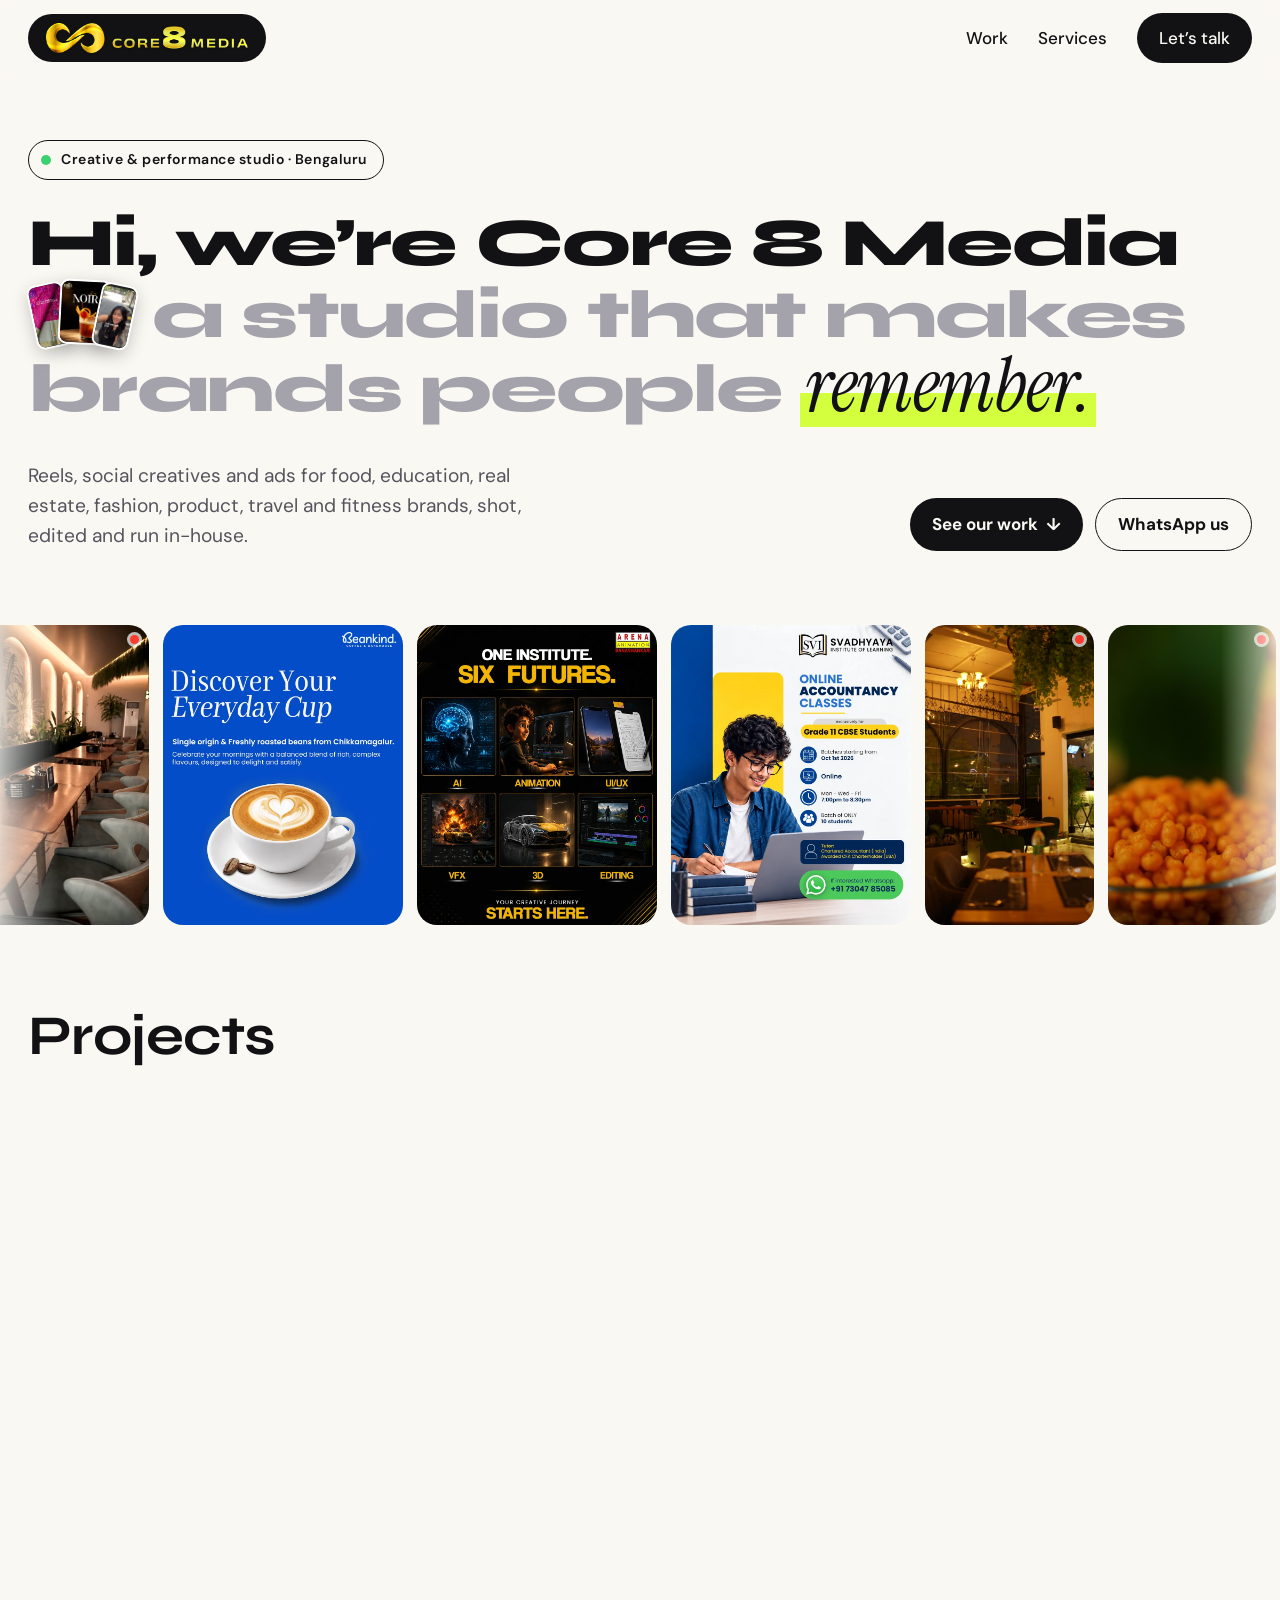
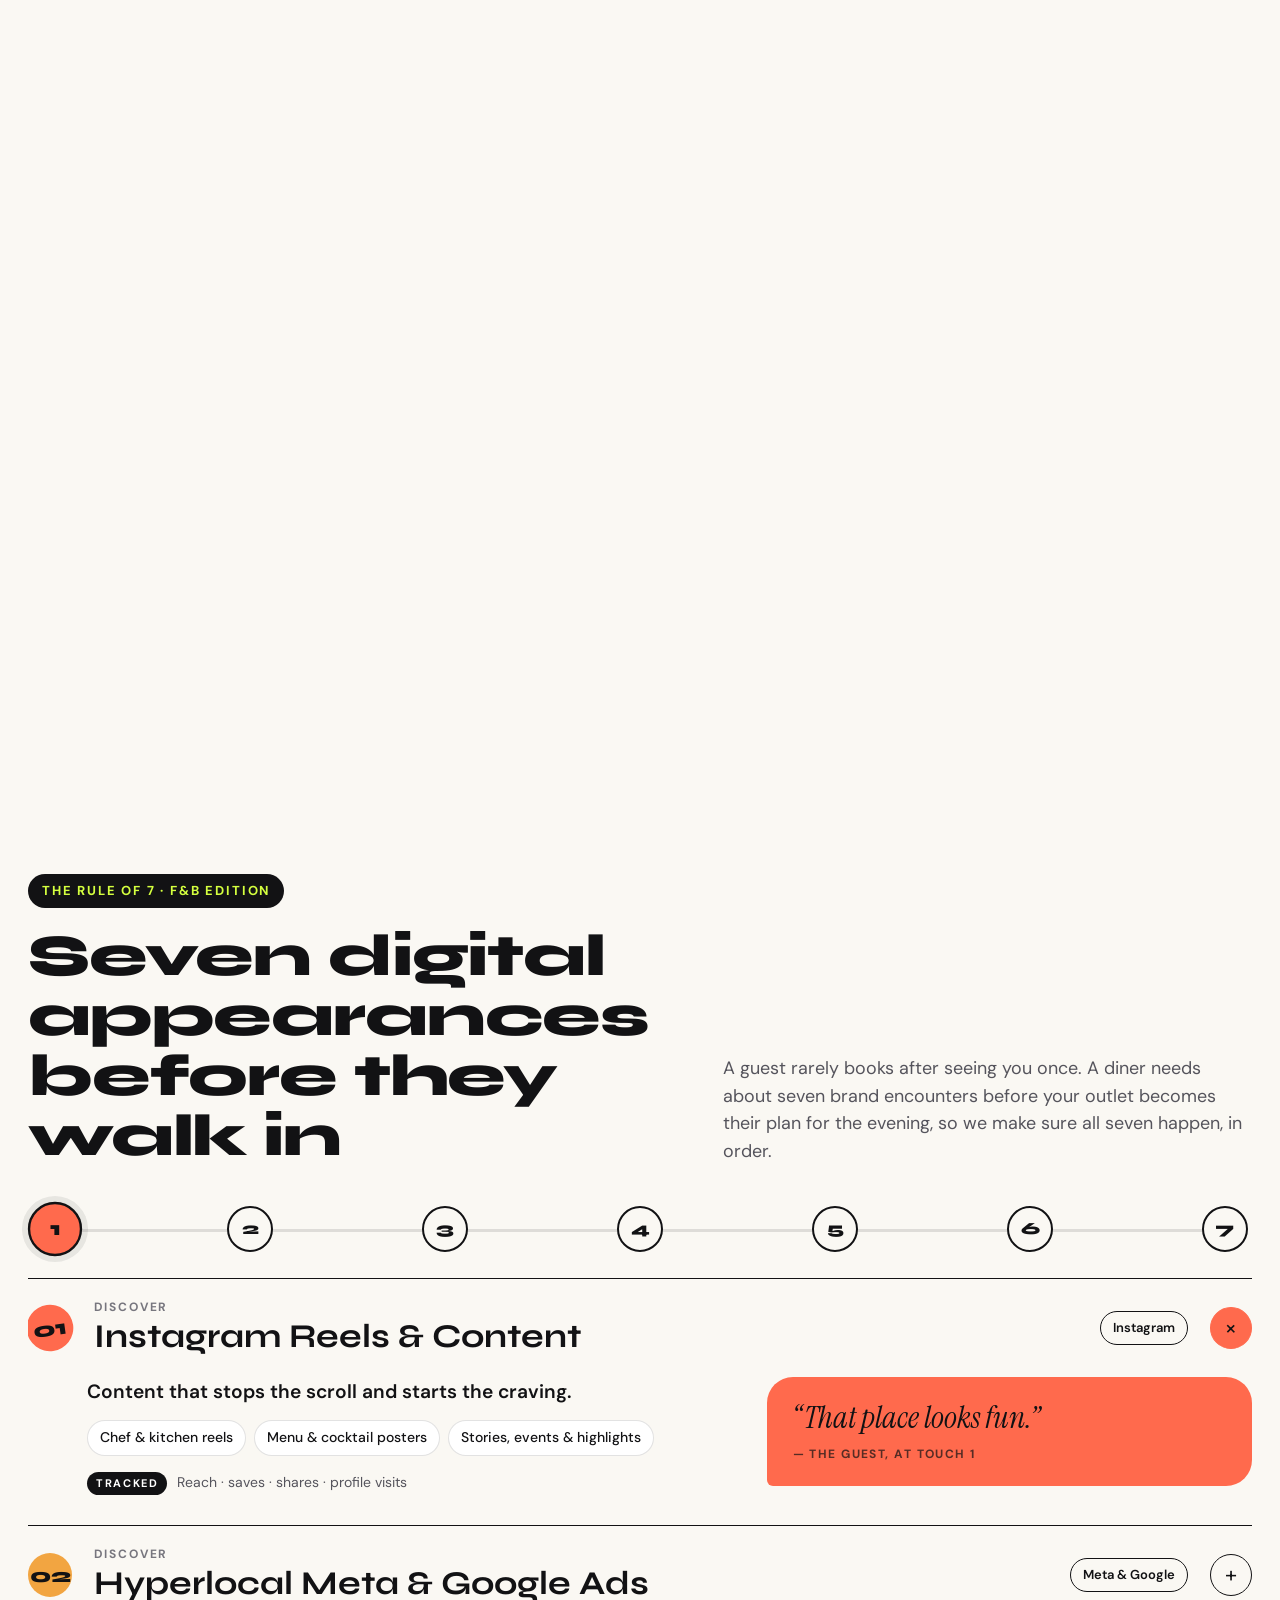
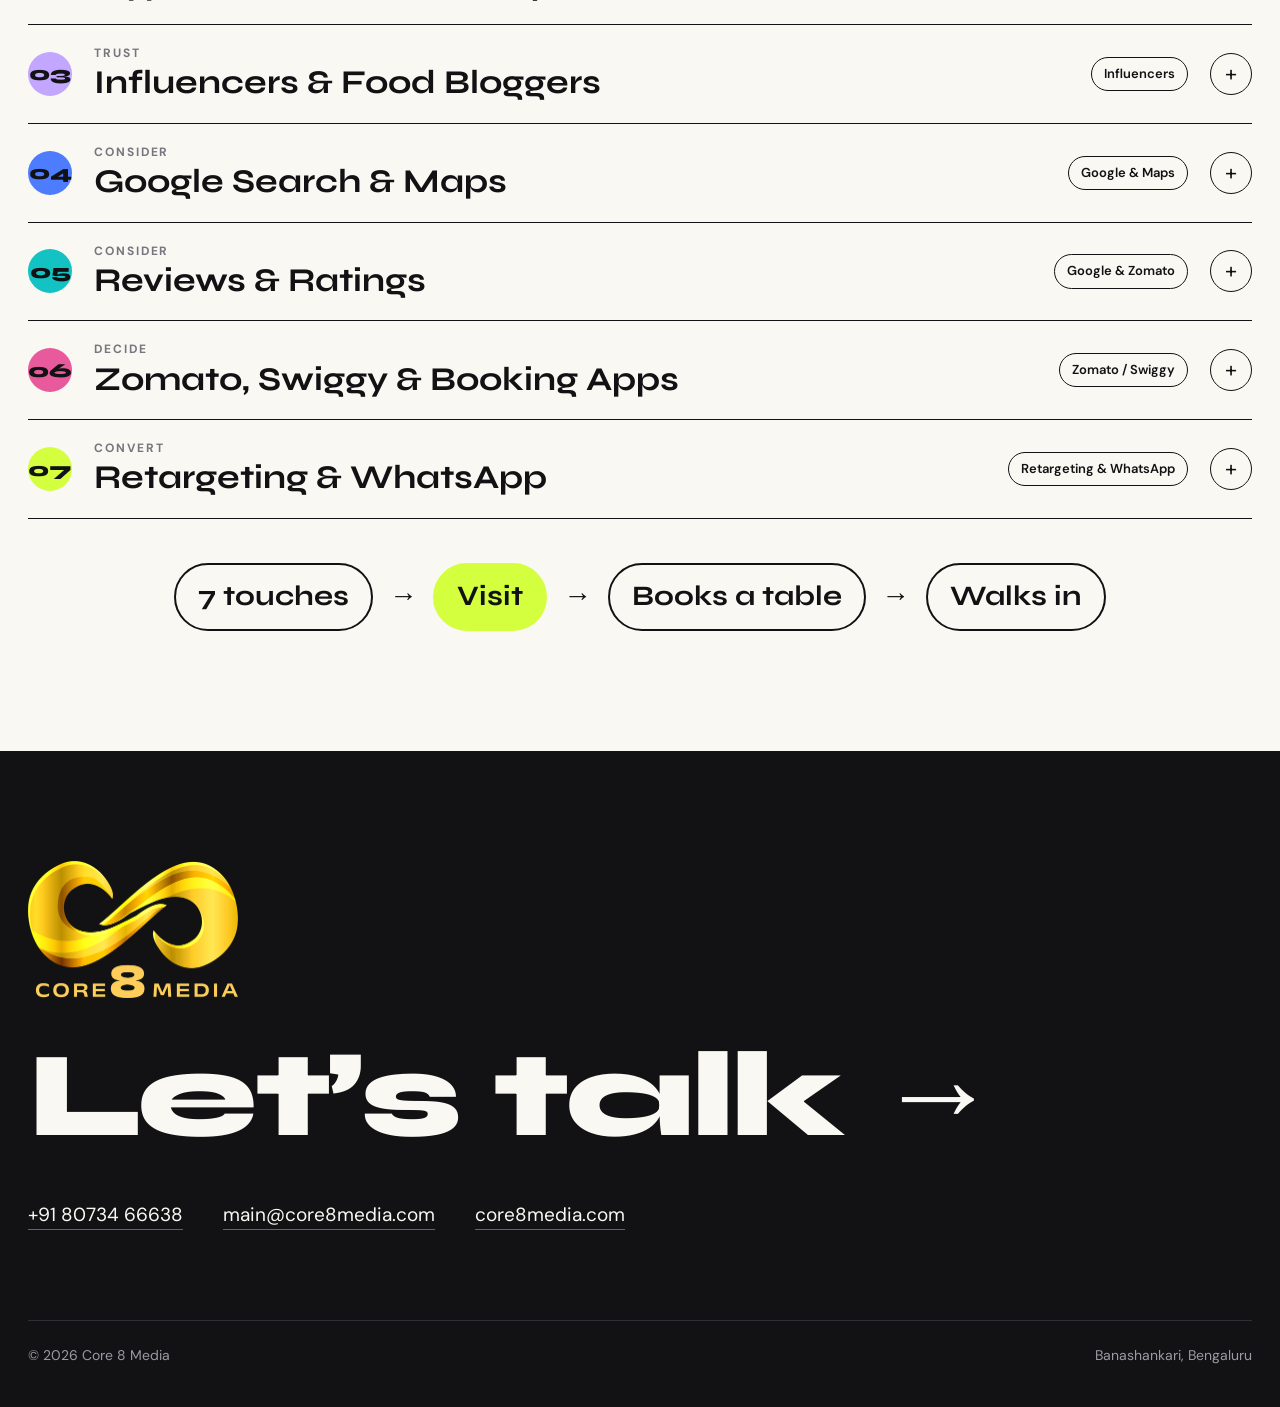
==== commit 85a3e614: "Lazy-load portfolio reel videos" ====
--- a/index.html
+++ b/index.html
@@ -27,7 +27,7 @@
     <p class="hero-kicker rv"><span class="dot" aria-hidden="true"></span>Creative &amp; performance studio · Bengaluru</p>
     <h1 class="rv">
       <span class="hi">Hi, we’re Core&nbsp;8&nbsp;Media</span>
-      <span class="fan" aria-hidden="true"><span class="fc fc1"><img src="lk-pink-kanjeevaram-cover.jpg" alt=""></span><span class="fc fc2"><img src="st-poster-kaapi-noir.webp" alt=""></span><span class="fc fc3"><video src="re-lc-complex-loop.mp4" poster="re-lc-complex-cover.jpg" muted loop playsinline autoplay></video></span></span>
+      <span class="fan" aria-hidden="true"><span class="fc fc1"><img src="lk-pink-kanjeevaram-cover.jpg" alt="" decoding="async"></span><span class="fc fc2"><img src="st-poster-kaapi-noir.webp" alt="" decoding="async"></span><span class="fc fc3"><video data-src="re-lc-complex-loop.mp4" poster="re-lc-complex-cover.jpg" muted loop playsinline preload="none"></video></span></span>
       <span class="soft">a studio that makes brands people <em>remember.</em></span>
     </h1>
     <div class="hero-row rv">
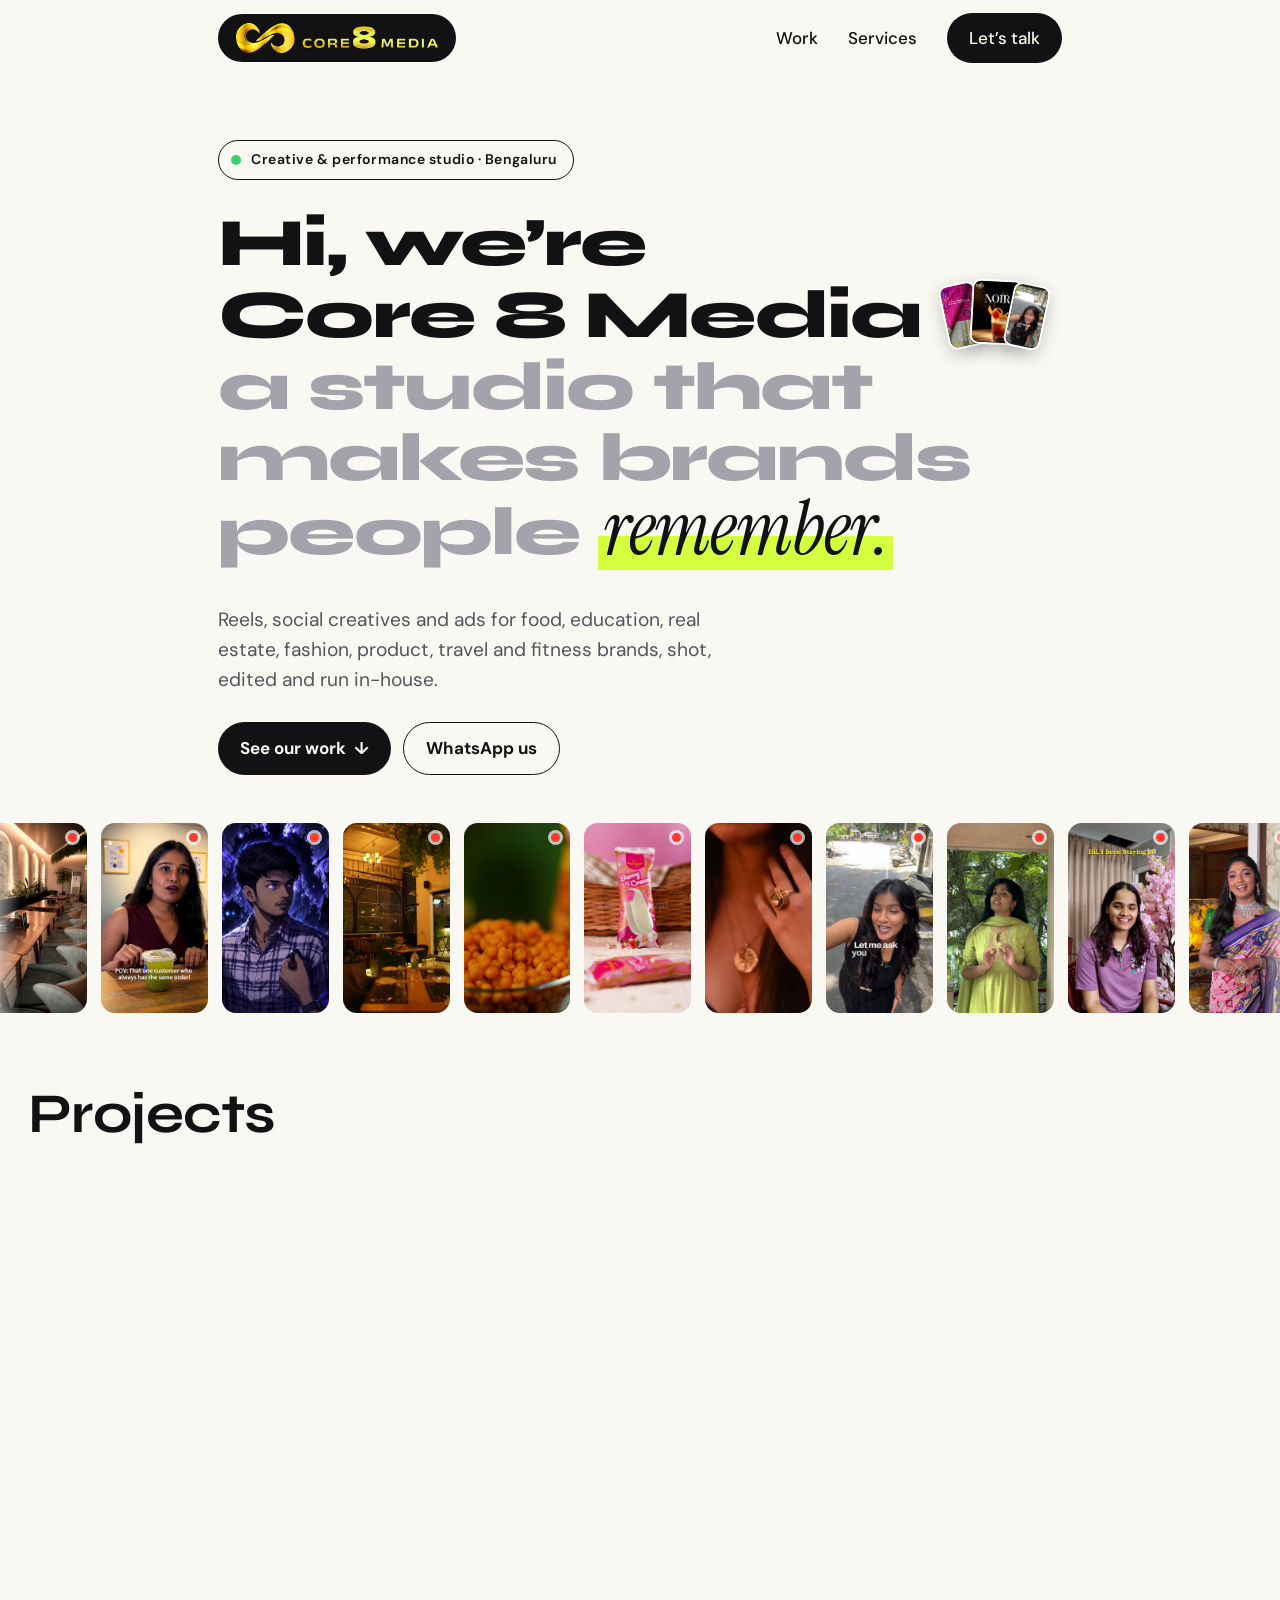
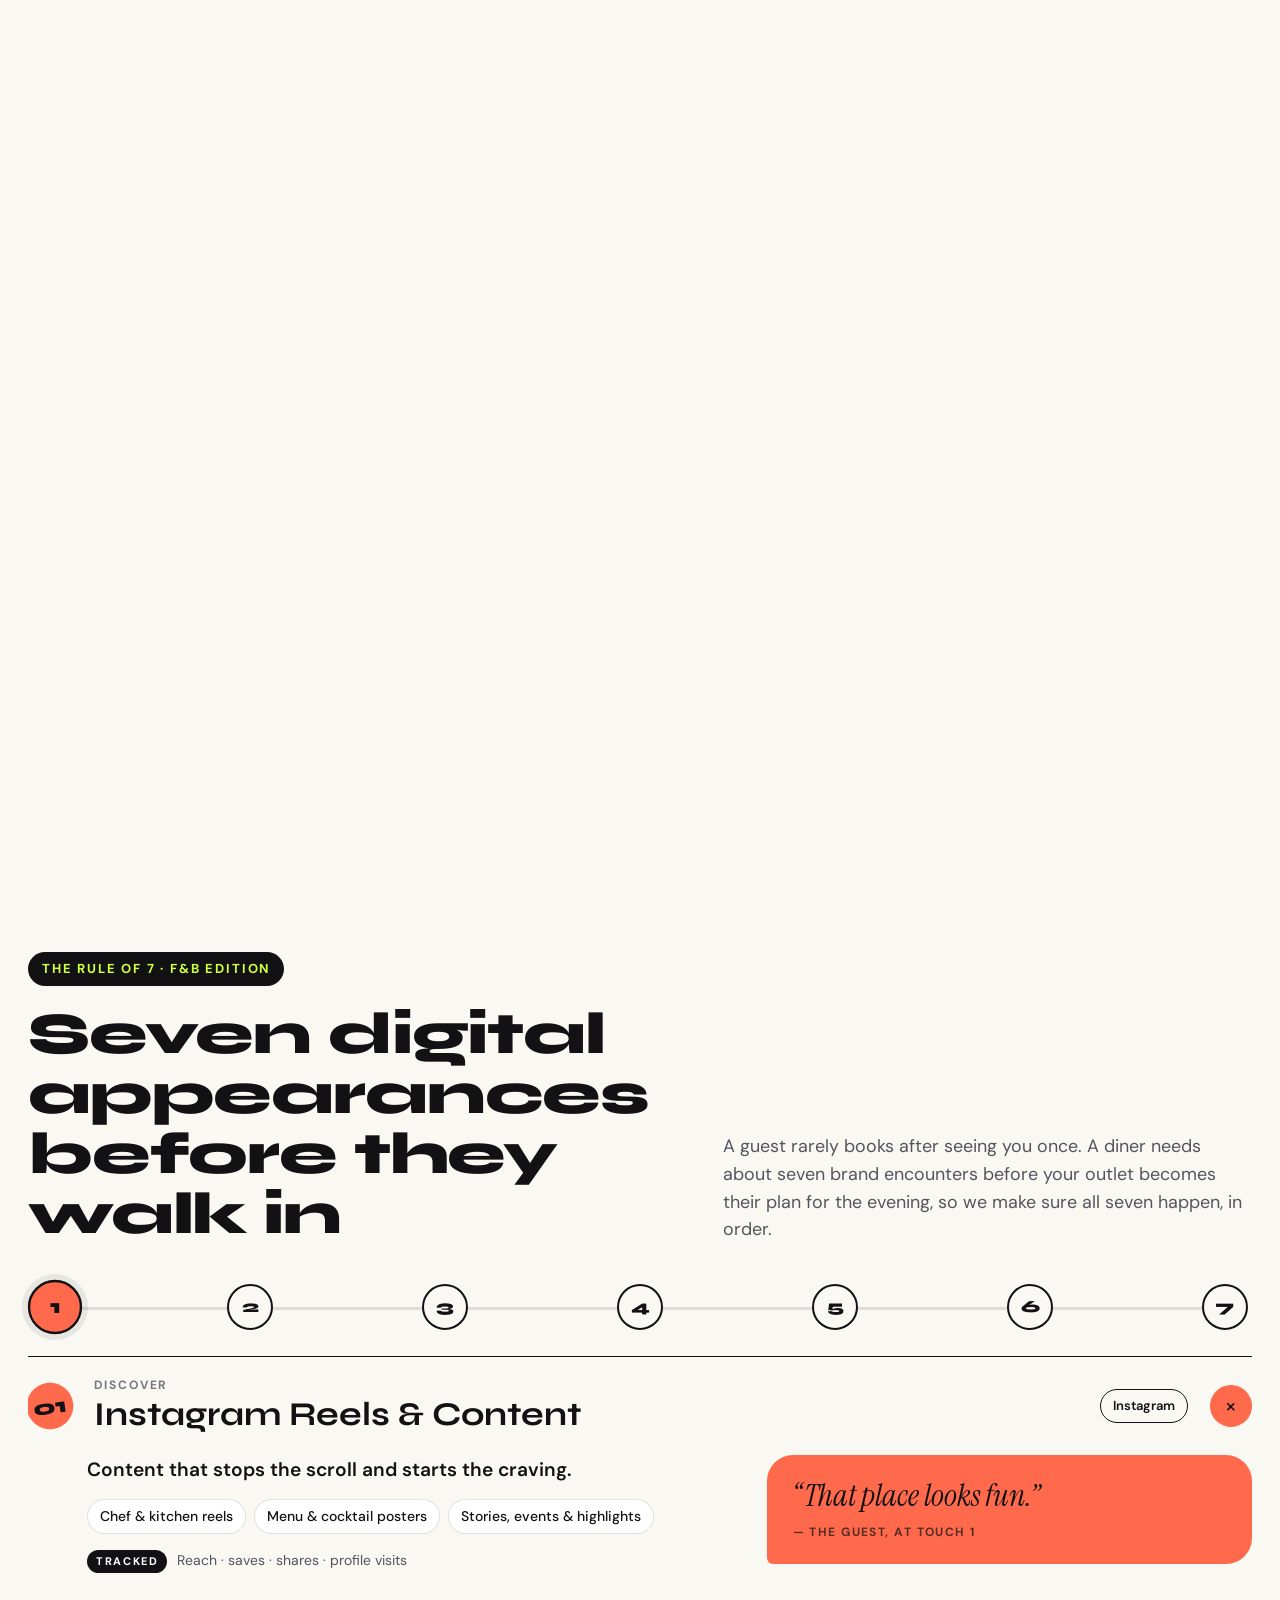
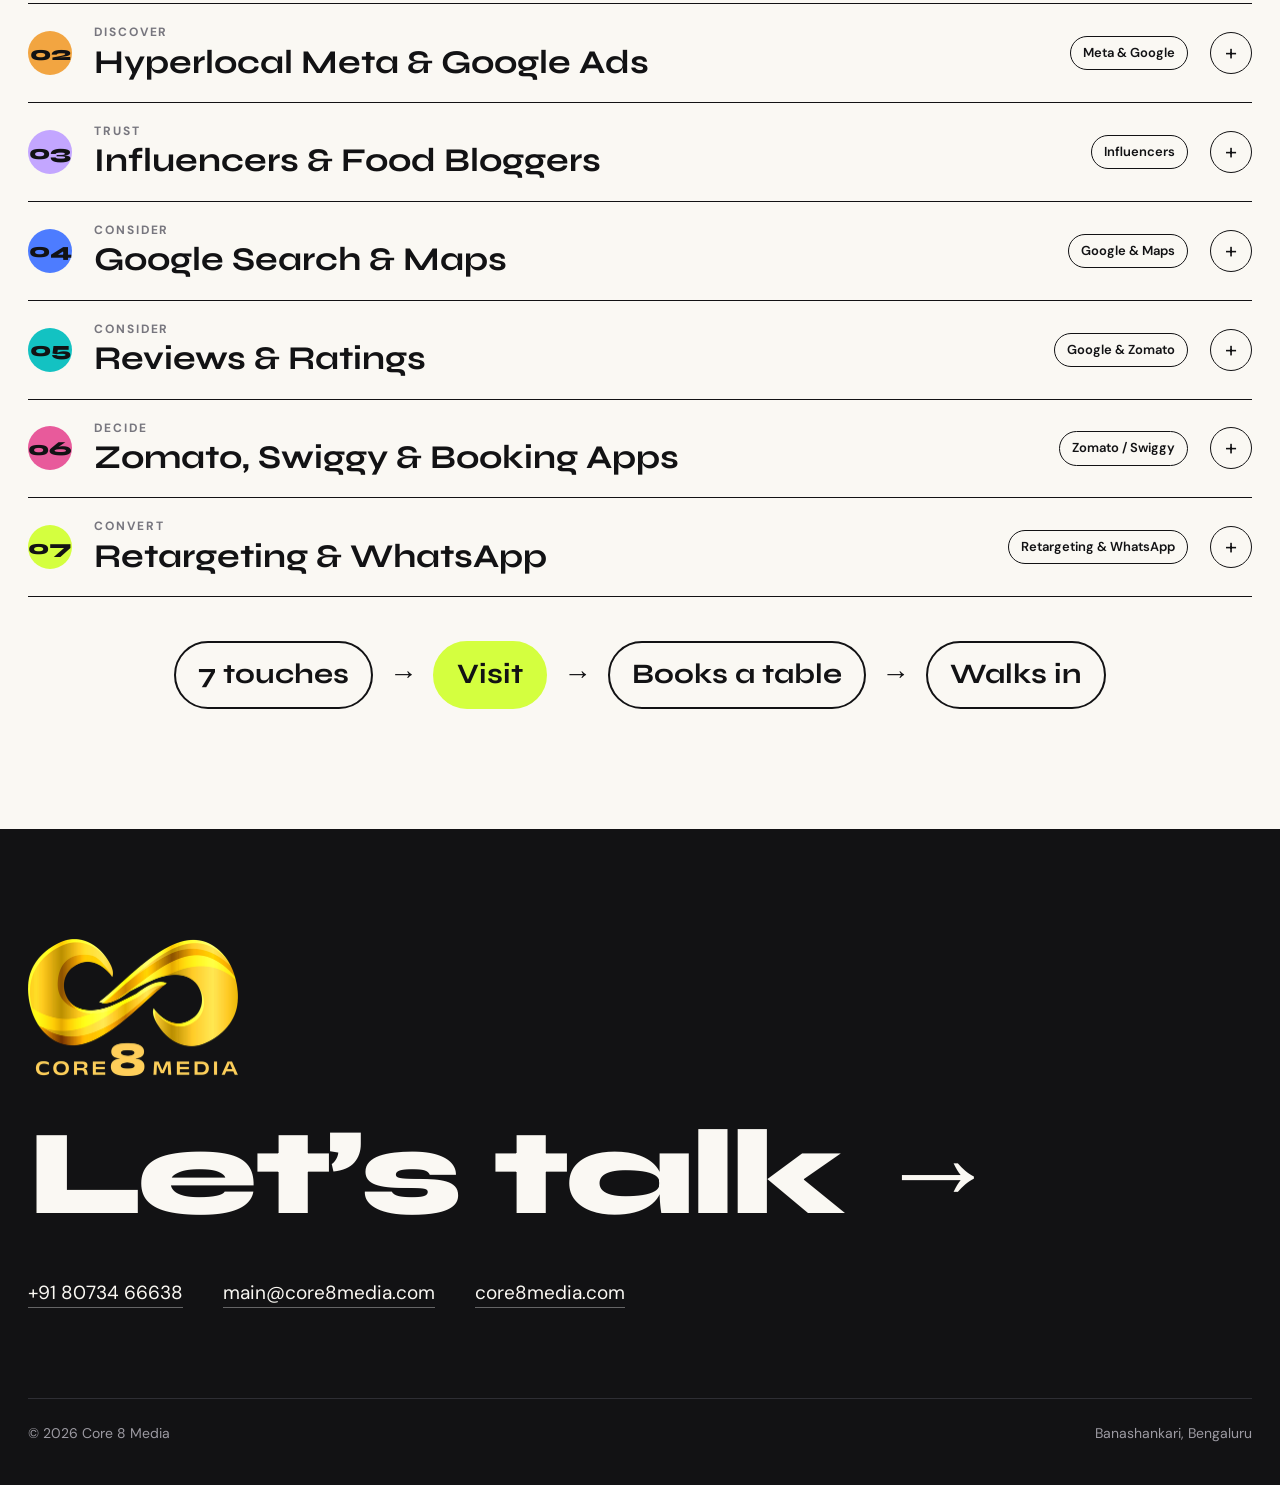
==== commit 7bb9ed3b: "Update homepage video deck layout Co-authored-by: Copilot <223556219+Copilot@users.noreply.github.co" ====
--- a/index.html
+++ b/index.html
@@ -27,7 +27,7 @@
     <p class="hero-kicker rv"><span class="dot" aria-hidden="true"></span>Creative &amp; performance studio · Bengaluru</p>
     <h1 class="rv">
       <span class="hi">Hi, we’re Core&nbsp;8&nbsp;Media</span>
-      <span class="fan" aria-hidden="true"><span class="fc fc1"><img src="lk-pink-kanjeevaram-cover.jpg" alt="" decoding="async"></span><span class="fc fc2"><img src="st-poster-kaapi-noir.webp" alt="" decoding="async"></span><span class="fc fc3"><video data-src="re-lc-complex-loop.mp4" poster="re-lc-complex-cover.jpg" muted loop playsinline preload="none"></video></span></span>
+      <span class="fan" aria-hidden="true"><span class="fc fc1"><img src="lk-pink-kanjeevaram-cover.jpg" alt=""></span><span class="fc fc2"><img src="st-poster-kaapi-noir.webp" alt=""></span><span class="fc fc3"><video src="re-lc-complex-loop.mp4" poster="re-lc-complex-cover.jpg" muted loop playsinline autoplay></video></span></span>
       <span class="soft">a studio that makes brands people <em>remember.</em></span>
     </h1>
     <div class="hero-row rv">
--- a/site.css
+++ b/site.css
@@ -39,6 +39,8 @@
 
 /* hero */
 .hero{padding-top:64px;padding-bottom:40px;overflow:hidden}
+.nav-in{max-width:900px}
+.hero>.wrap{max-width:900px}
 .hero-kicker{display:inline-flex;align-items:center;gap:10px;font-size:14px;font-weight:600;letter-spacing:.04em;padding:8px 16px 8px 12px;border:1.5px solid var(--ink);border-radius:999px;margin-bottom:28px}
 .hero-kicker .dot{width:10px;height:10px;border-radius:50%;background:#3BD16F;box-shadow:0 0 0 0 rgba(59,209,111,.6);animation:pulse 2s infinite}
 @keyframes pulse{70%{box-shadow:0 0 0 10px rgba(59,209,111,0)}100%{box-shadow:0 0 0 0 rgba(59,209,111,0)}}
@@ -61,11 +63,11 @@
 .btn.ghost{background:transparent;color:var(--ink);border:1.5px solid var(--ink)}
 .btn.ghost:hover{background:var(--lime);border-color:var(--lime)}
 /* scrolling ribbon of real work */
-.ribbon{margin-top:46px;overflow:hidden;padding:28px 0;transform:rotate(-2deg);margin-left:-20px;margin-right:-20px;-webkit-mask-image:linear-gradient(90deg,transparent,#000 6%,#000 94%,transparent);mask-image:linear-gradient(90deg,transparent,#000 6%,#000 94%,transparent)}
+.ribbon{margin-top:30px;overflow:hidden;padding:18px 0;transform:none;margin-left:-20px;margin-right:-20px;-webkit-mask-image:linear-gradient(90deg,transparent,#000 3%,#000 97%,transparent);mask-image:linear-gradient(90deg,transparent,#000 3%,#000 97%,transparent)}
 .ribbon-track{display:flex;gap:14px;width:max-content;animation:ribbon 70s linear infinite}
 .ribbon:hover .ribbon-track{animation-play-state:paused}
 @keyframes ribbon{to{transform:translateX(-50%)}}
-.rb{height:300px;flex:none;border-radius:20px;overflow:hidden;position:relative;display:block;text-decoration:none;background:#ddd;transition:transform .3s}
+.rb{height:190px;flex:none;border-radius:14px;overflow:hidden;position:relative;display:block;text-decoration:none;background:#ddd;transition:transform .3s}
 .rb img,.rb video{width:100%;height:100%;display:block}
 .rb:hover{transform:translateY(-8px) rotate(-1deg)}
 .rb span{position:absolute;left:10px;bottom:10px;right:10px;font-size:12px;font-weight:700;letter-spacing:.06em;color:#fff;background:rgba(18,18,20,.7);padding:5px 10px;border-radius:999px;width:fit-content;opacity:0;transform:translateY(6px);transition:.25s}
